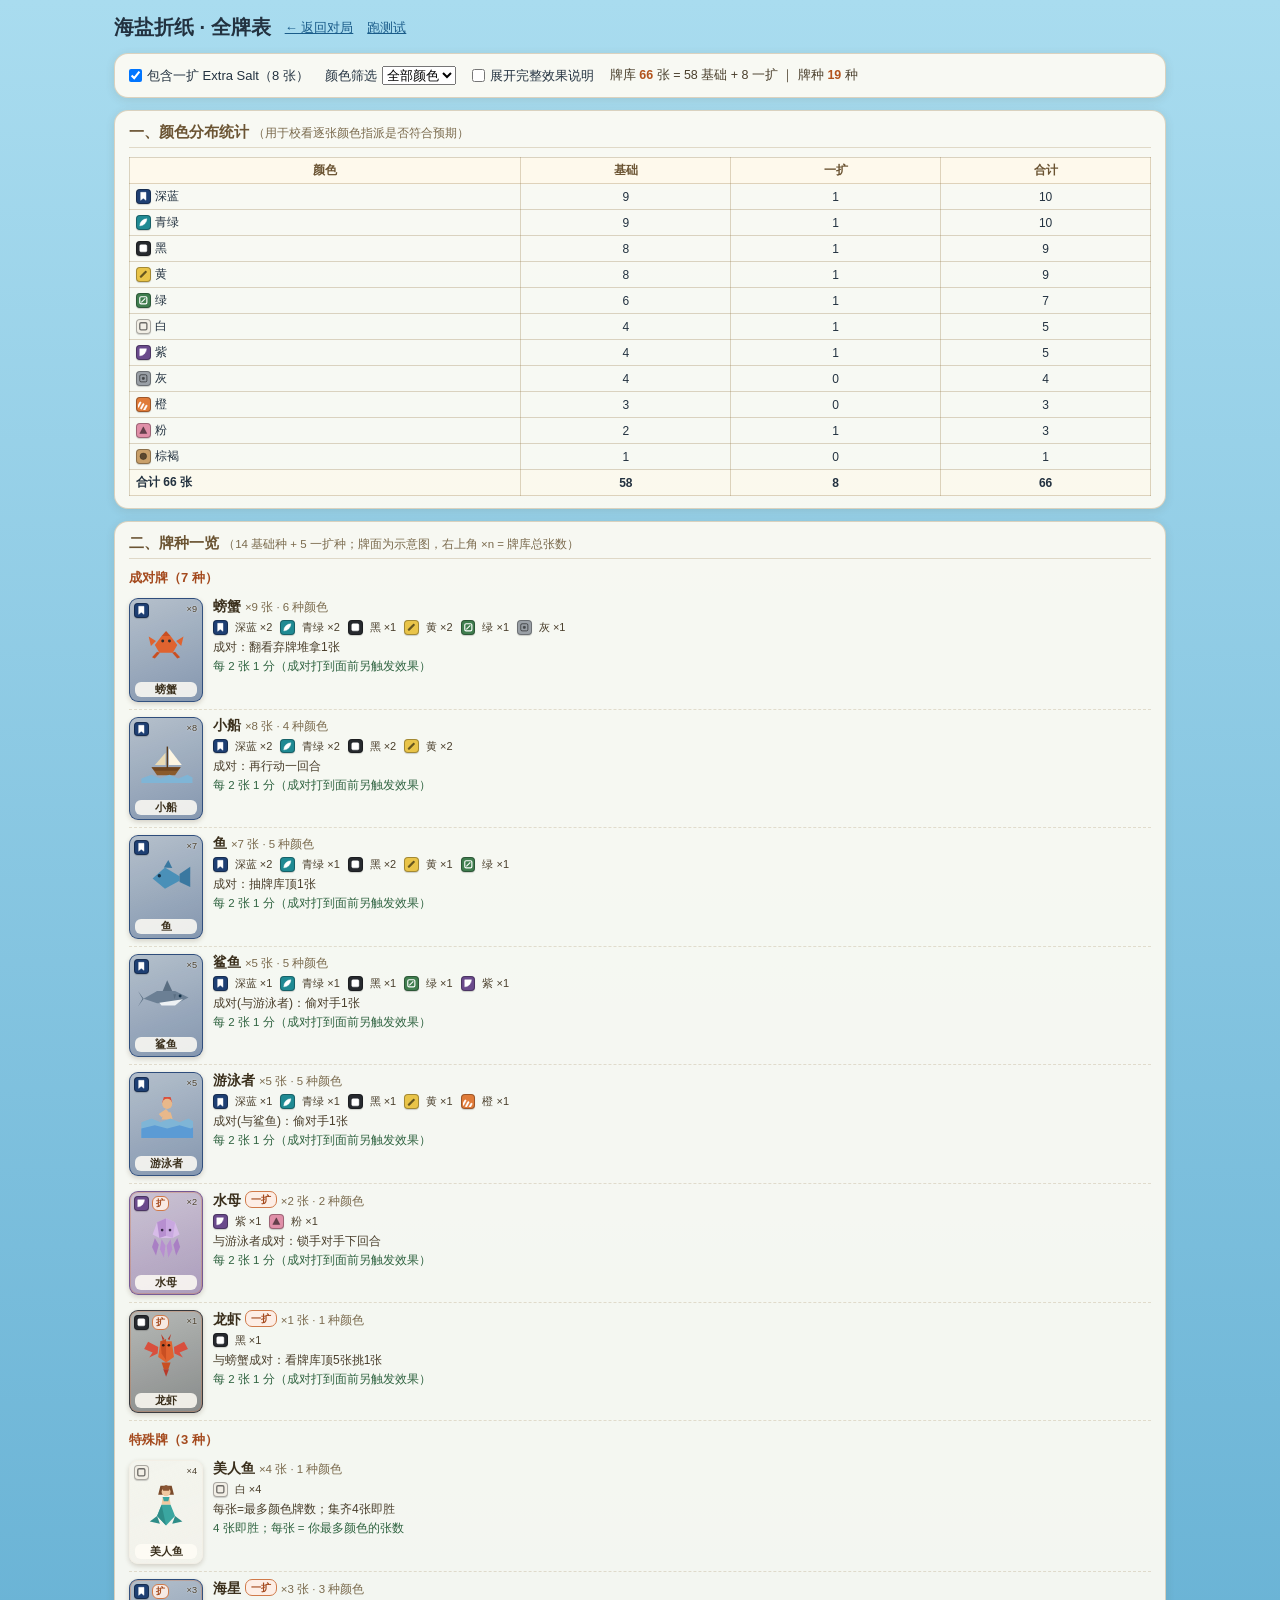
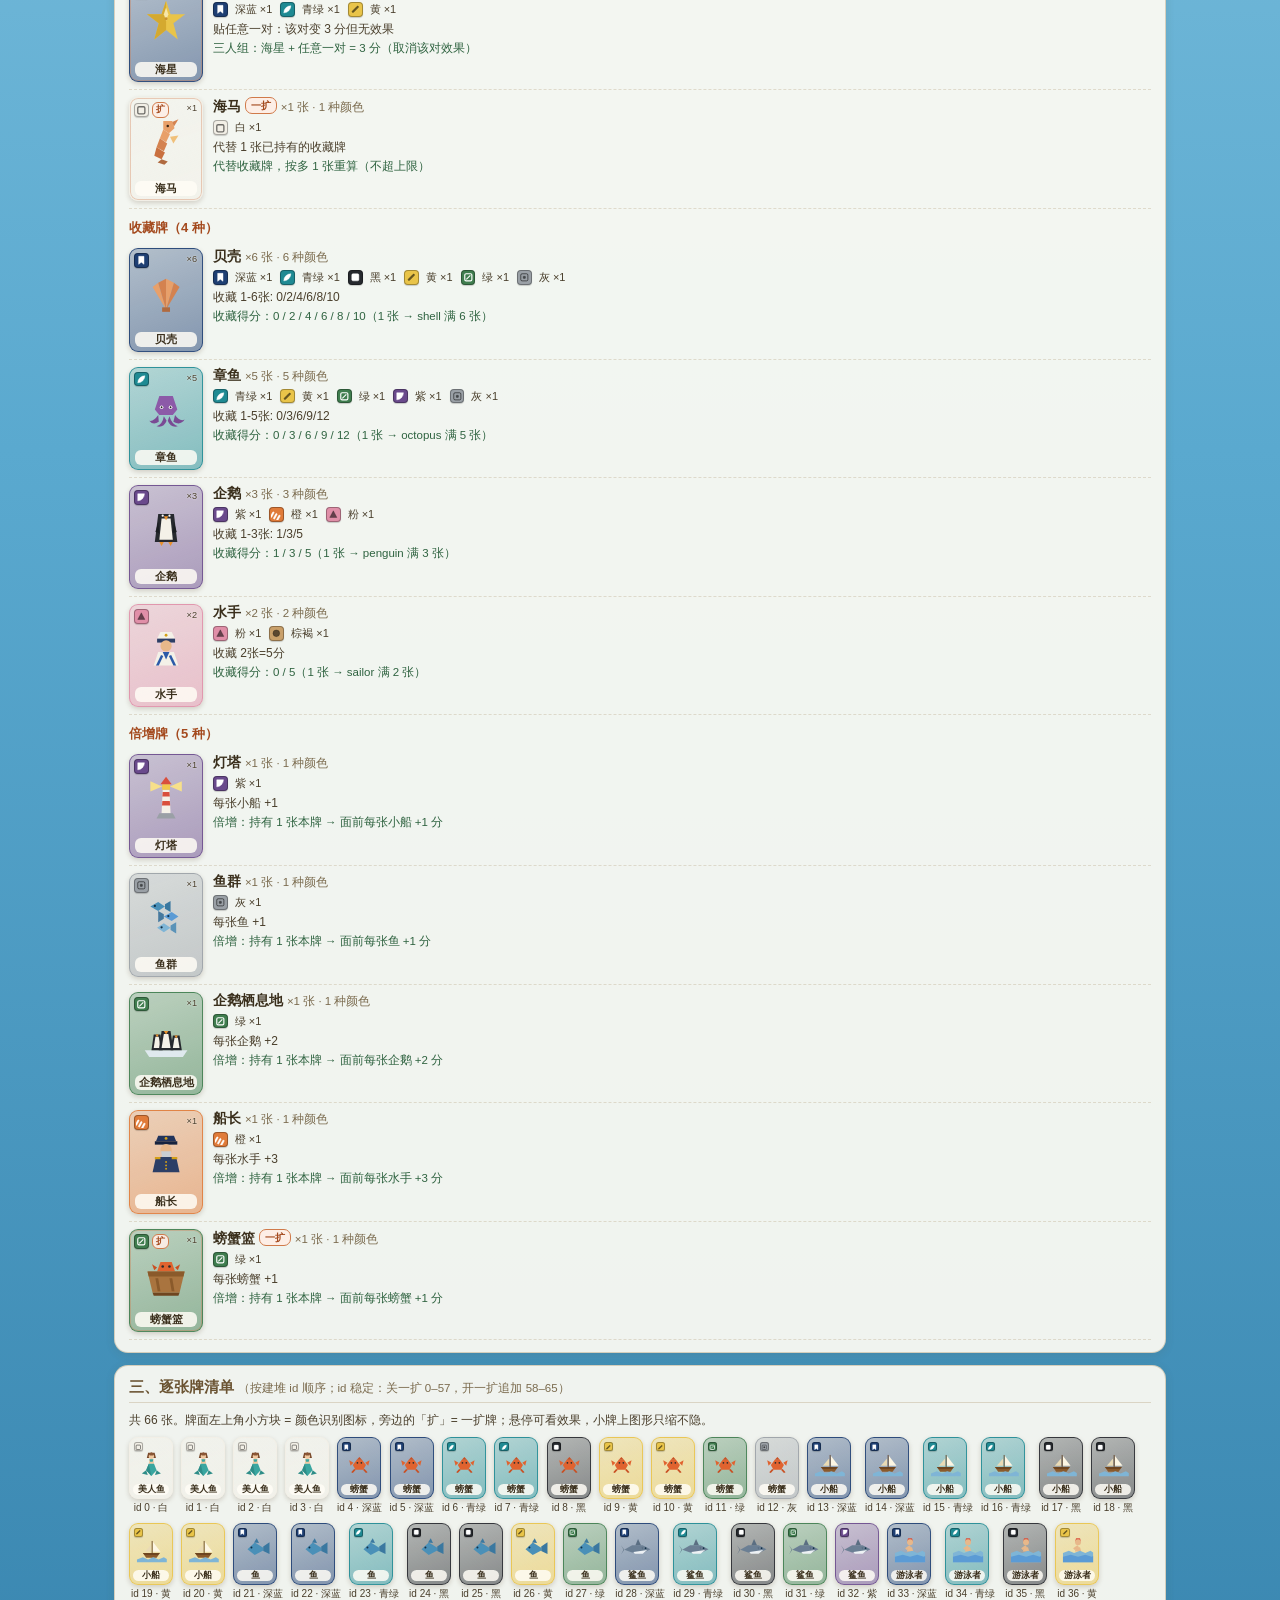
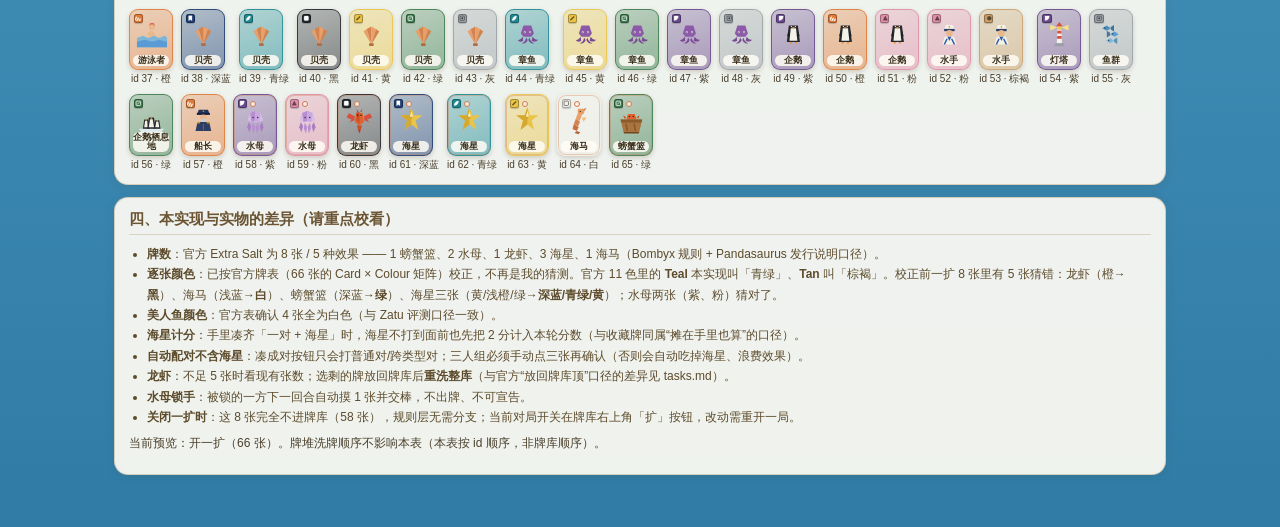
==== cards.html @ f8fdf92a "init: 海盐折纸网页版最小可运行组件（游戏页面 + css/js）" ====
<!DOCTYPE html>
<html lang="zh-CN">
<head>
<meta charset="UTF-8">
<meta name="viewport" content="width=device-width, initial-scale=1.0">
<title>海盐折纸 · 全牌表（校看用）</title>
<link rel="stylesheet" href="css/style.css">
<link rel="stylesheet" href="css/cards.css">
<style>
/* cards.html 专用样式：只借用 style.css 的主题与 cards.css 的牌面 */
/* 牌表页不跟视口缩：这是个对照用的长页面（本来就整页滚动），牌太小看不出颜色 */
:root { --hand-w: 74px; }
body { overflow-y: auto; }
#cp {
  max-width: 1080px;
  margin: 0 auto;
  padding: 14px 14px 40px;
}
.cp-head {
  display: flex;
  flex-wrap: wrap;
  align-items: center;
  gap: 10px 14px;
  margin-bottom: 12px;
}
.cp-head h1 { font-size: 20px; color: #233240; }
.cp-head a { color: #1a5c8a; font-size: 13px; }
.cp-panel {
  background: rgba(255, 252, 243, 0.92);
  border: 1px solid rgba(150, 120, 70, 0.3);
  border-radius: 14px;
  box-shadow: 0 2px 10px rgba(90, 70, 40, 0.12);
  padding: 12px 14px;
  margin-bottom: 12px;
}
.cp-panel > h2 {
  font-size: 15px;
  color: #6b5433;
  border-bottom: 1px solid rgba(150, 120, 70, 0.25);
  padding-bottom: 5px;
  margin-bottom: 9px;
}
.cp-sub { font-size: 11.5px; color: #7a6a4d; font-weight: normal; }
.cp-ctrl { display: flex; flex-wrap: wrap; gap: 8px 16px; align-items: center; font-size: 13px; }
.cp-ctrl label { display: flex; align-items: center; gap: 5px; cursor: pointer; }
.cp-stat { font-size: 12.5px; color: #4a3f2c; }
.cp-stat b { color: #b3541e; }
/* 类型表：一行一种牌，牌面 + 文字 */
.cp-kind-title {
  font-size: 13px; font-weight: bold; color: #a44a1e;
  margin: 10px 0 4px;
}
.cp-item {
  display: flex;
  gap: 10px;
  align-items: flex-start;
  padding: 7px 0;
  border-bottom: 1px dashed rgba(150, 120, 70, 0.22);
}
.cp-item.cp-hidden { display: none; }
.cp-item-body { flex: 1 1 0; min-width: 0; }
.cp-item-name { font-size: 14px; font-weight: bold; color: #3a2f1c; }
.cp-item-name .cp-count { font-size: 11.5px; font-weight: normal; color: #7a6a4d; }
.cp-item-eff { font-size: 12px; color: #4a3f2c; margin-top: 3px; line-height: 1.5; }
.cp-item-long { font-size: 11.5px; color: #5d4b2c; margin-top: 4px; padding-left: 10px; border-left: 2px solid rgba(150, 120, 70, 0.3); }
.cp-colors { display: flex; flex-wrap: wrap; gap: 4px 8px; margin-top: 4px; font-size: 11px; color: #4a3f2c; }
.cp-colors span { display: inline-flex; align-items: center; gap: 3px; }
.cp-score { font-size: 11.5px; color: #2f6340; margin-top: 3px; }
/* 逐张清单 */
.cp-cards { display: flex; flex-wrap: wrap; gap: 8px; }
.cp-oneline { font-size: 12px; color: #4a3f2c; margin: 6px 0 8px; }
/* 颜色统计表 */
table.cp-tb { border-collapse: collapse; width: 100%; font-size: 12px; }
table.cp-tb th, table.cp-tb td { border: 1px solid rgba(150, 120, 70, 0.3); padding: 4px 6px; text-align: center; }
table.cp-tb th { background: rgba(255, 250, 236, 0.85); color: #6b5433; }
table.cp-tb td.left { text-align: left; }
table.cp-tb tr.cp-sum td { font-weight: bold; background: rgba(255, 250, 236, 0.6); }
.cp-note { font-size: 12px; color: #5d4b2c; line-height: 1.7; }
.cp-note ul { padding-left: 18px; margin: 4px 0; }
.cp-warn { color: #a44a1e; font-weight: bold; }
@media (max-width: 640px) {
  #cp { padding: 8px 6px 30px; }
  .cp-panel { padding: 9px 8px; border-radius: 10px; }
  .cp-head h1 { font-size: 17px; }
  .cp-item { gap: 7px; }
}
</style>
</head>
<body>
<div id="cp">

  <div class="cp-head">
    <h1>海盐折纸 · 全牌表</h1>
    <a href="index.html">← 返回对局</a>
    <a href="tests.html">跑测试</a>
  </div>

  <div class="cp-panel">
    <div class="cp-ctrl">
      <label><input type="checkbox" id="cp-exp" checked> 包含一扩 Extra Salt（8 张）</label>
      <label>颜色筛选
        <select id="cp-color"><option value="">全部颜色</option></select>
      </label>
      <label><input type="checkbox" id="cp-long"> 展开完整效果说明</label>
      <span class="cp-stat" id="cp-summary"></span>
    </div>
  </div>

  <div class="cp-panel">
    <h2>一、颜色分布统计 <span class="cp-sub">（用于校看逐张颜色指派是否符合预期）</span></h2>
    <div id="cp-colors"></div>
  </div>

  <div class="cp-panel">
    <h2>二、牌种一览 <span class="cp-sub">（14 基础种 + 5 一扩种；牌面为示意图，右上角 ×n = 牌库总张数）</span></h2>
    <div id="cp-types"></div>
  </div>

  <div class="cp-panel">
    <h2>三、逐张牌清单 <span class="cp-sub">（按建堆 id 顺序；id 稳定：关一扩 0–57，开一扩追加 58–65）</span></h2>
    <div class="cp-oneline" id="cp-list-tip"></div>
    <div class="cp-cards" id="cp-all"></div>
  </div>

  <div class="cp-panel">
    <h2>四、本实现与实物的差异（请重点校看）</h2>
    <div class="cp-note" id="cp-note"></div>
  </div>

</div>

<script src="js/cards.js"></script>
<script src="js/rules.js"></script>
<script src="js/ui.js"></script>
<script>
(function () {
  'use strict';
  const C = window.SPCards, UI = window.SPUI;
  const $ = function (id) { return document.getElementById(id); };

  // 类型入组顺序：与牌库建堆一致（美人鱼在前），一扩按 EXP_ORDER 追加
  const BASE_KIND_ORDER = ['duo', 'special', 'collector', 'multiplier'];
  const TYPE_ORDER = ['mermaid', 'crab', 'boat', 'fish', 'shark', 'swimmer',
    'shell', 'octopus', 'penguin', 'sailor',
    'lighthouse', 'shoal', 'colony', 'captain'].concat(C.EXP_ORDER);

  // type → [{color, n}]，分别从基础牌堆与全量牌堆统计
  function colorMap(cards) {
    const m = {};
    for (const c of cards) { (m[c.type] = m[c.type] || []).push(c.color); }
    return m;
  }
  function tally(arr) {
    const t = {};
    for (const k of arr) t[k] = (t[k] || 0) + 1;
    return t;
  }

  function swatch(color) {
    // 直接用牌面上的颜色识别图标（ui.js 的 colorIconHTML），牌表与牌面保证一致
    return UI.colorIconHTML(color, 'ci-inline');
  }
  function colorChips(colors) {
    const t = tally(colors);
    return Object.keys(t).map(function (k) {
      return '<span>' + swatch(k) + C.COLORS[k].name + ' ×' + t[k] + '</span>';
    }).join('');
  }

  // ---------- 控制：颜色下拉 ----------
  const allColors = Object.keys(C.COLORS);
  $('cp-color').innerHTML = '<option value="">全部颜色</option>' + allColors.map(function (k) {
    return '<option value="' + k + '">' + C.COLORS[k].name + '</option>';
  }).join('');

  function state() {
    return {
      exp: $('cp-exp').checked,
      color: $('cp-color').value,
      long: $('cp-long').checked,
    };
  }

  // ---------- 一、颜色统计 ----------
  function renderColors(st) {
    const full = C.makeCards(true);
    const baseByColor = {}, expByColor = {};
    for (const c of C.makeCards(false)) baseByColor[c.color] = (baseByColor[c.color] || 0) + 1;
    for (const c of full) if (C.CARD_TYPES[c.type].exp) expByColor[c.color] = (expByColor[c.color] || 0) + 1;
    let h = '<table class="cp-tb"><tr><th>颜色</th><th>基础</th>' +
      (st.exp ? '<th>一扩</th><th>合计</th>' : '') + '</tr>';
    let sb = 0, se = 0;
    for (const k of allColors) {
      const b = baseByColor[k] || 0, e = expByColor[k] || 0;
      if (!b && !e) { h += '<tr><td class="left">' + swatch(k) + C.COLORS[k].name + '</td><td>0</td>' + (st.exp ? '<td>0</td><td>0</td>' : '') + '</tr>'; continue; }
      sb += b; se += e;
      h += '<tr><td class="left">' + swatch(k) + C.COLORS[k].name + '</td><td>' + b + '</td>' +
        (st.exp ? '<td>' + e + '</td><td>' + (b + e) + '</td>' : '') + '</tr>';
    }
    h += '<tr class="cp-sum"><td class="left">合计 ' + (st.exp ? '66' : '58') + ' 张</td><td>' + sb + '</td>' +
      (st.exp ? '<td>' + se + '</td><td>' + (sb + se) + '</td>' : '') + '</tr></table>';
    $('cp-colors').innerHTML = h;
  }

  // ---------- 二、牌种一览 ----------
  function renderTypes(st) {
    const cards = C.makeCards(st.exp);
    const map = colorMap(cards);
    let h = '';
    for (const kind of BASE_KIND_ORDER) {
      const list = TYPE_ORDER.filter(function (t) {
        return C.CARD_TYPES[t].kind === kind && (st.exp || !C.CARD_TYPES[t].exp);
      });
      if (!list.length) continue;
      // 颜色筛选可能把整组滤空 → 连标题一起隐掉，不留空组
      let groupHtml = '', visible = 0;
      for (const t of list) {
        const def = C.CARD_TYPES[t];
        const colors = map[t] || [];
        const hit = !st.color || colors.indexOf(st.color) >= 0;
        if (hit) visible++;
        groupHtml += '<div class="cp-item' + (hit ? '' : ' cp-hidden') + '">' +
          UI.cardHTML({ id: 'demo-' + t, type: t, color: colors[0] || 'gray' }, 'hand') +
          '<div class="cp-item-body">' +
          '<div class="cp-item-name">' + def.name +
          (def.exp ? ' <span class="exp-tag">一扩</span>' : '') +
          ' <span class="cp-count">×' + def.count + ' 张 · ' + (colors.length ? colorsLen(colors) : '未入牌库') + '</span></div>' +
          '<div class="cp-colors">' + colorChips(colors) + '</div>' +
          '<div class="cp-item-eff">' + UI.EFFECT_TEXT[t] + '</div>' +
          scoreLine(t) +
          (st.long ? '<div class="cp-item-long">' + UI.EFFECT_LONG[t] + '</div>' : '') +
          '</div></div>';
      }
      if (!visible) continue;
      h += '<div class="cp-kind-title">' + UI.KIND_LABEL[kind] + '（' +
        (st.color ? visible + ' / ' + list.length : list.length) + ' 种）</div>' + groupHtml;
    }
    $('cp-types').innerHTML = h;
  }
  function colorsLen(colors) {
    const t = tally(colors);
    return Object.keys(t).length + ' 种颜色';
  }
  function scoreLine(t) {
    if (C.COLLECTOR_SCORES[t]) {
      return '<div class="cp-score">收藏得分：' + C.COLLECTOR_SCORES[t].join(' / ') +
        '（1 张 → ' + t + ' 满 ' + C.CARD_TYPES[t].count + ' 张）</div>';
    }
    if (C.MULTIPLIER_VALUES[t]) {
      const mv = C.MULTIPLIER_VALUES[t];
      return '<div class="cp-score">倍增：持有 1 张本牌 → 面前每张' +
        C.CARD_TYPES[mv.target].name + ' +' + mv.per + ' 分</div>';
    }
    if (t === 'mermaid') return '<div class="cp-score">4 张即胜；每张 = 你最多颜色的张数</div>';
    if (t === 'starfish') return '<div class="cp-score">三人组：海星 + 任意一对 = 3 分（取消该对效果）</div>';
    if (t === 'seahorse') return '<div class="cp-score">代替收藏牌，按多 1 张重算（不超上限）</div>';
    if (C.CARD_TYPES[t].kind === 'duo') return '<div class="cp-score">每 2 张 1 分（成对打到面前另触发效果）</div>';
    return '';
  }

  // ---------- 三、逐张清单 ----------
  function renderAll(st) {
    const cards = C.makeCards(st.exp);
    const shown = st.color ? cards.filter(function (c) { return c.color === st.color; }) : cards;
    $('cp-list-tip').innerHTML = '共 ' + cards.length + ' 张' +
      (st.color ? '，筛选出 ' + shown.length + ' 张（' + C.COLORS[st.color].name + '）' : '') +
      '。牌面左上角小方块 = 颜色识别图标，旁边的「扩」= 一扩牌；悬停可看效果，小牌上图形只缩不隐。';
    $('cp-all').innerHTML = shown.map(function (c) {
      return '<div style="text-align:center">' + UI.cardHTML(c, 'mini') +
        '<div style="font-size:10px;color:#4a3f2c;margin-top:2px">id ' + c.id + ' · ' + C.COLORS[c.color].name + '</div></div>';
    }).join('') || '<div class="cp-note">该颜色在本实现里没有牌。</div>';
  }

  // ---------- 四、差异说明 ----------
  function renderNote(st) {
    $('cp-note').innerHTML =
      '<ul>' +
      '<li><b>牌数</b>：官方 Extra Salt 为 8 张 / 5 种效果 —— 1 螃蟹篮、2 水母、1 龙虾、3 海星、1 海马（Bombyx 规则 + Pandasaurus 发行说明口径）。</li>' +
      '<li><b>逐张颜色</b>：已按官方牌表（66 张的 Card × Colour 矩阵）校正，不再是我的猜测。' +
      '官方 11 色里的 <b>Teal</b> 本实现叫「青绿」、<b>Tan</b> 叫「棕褐」。' +
      '校正前一扩 8 张里有 5 张猜错：龙虾（橙→<b>黑</b>）、海马（浅蓝→<b>白</b>）、螃蟹篮（深蓝→<b>绿</b>）、' +
      '海星三张（黄/浅橙/绿→<b>深蓝/青绿/黄</b>）；水母两张（紫、粉）猜对了。</li>' +
      '<li><b>美人鱼颜色</b>：官方表确认 4 张全为白色（与 Zatu 评测口径一致）。</li>' +
      '<li><b>海星计分</b>：手里凑齐「一对 + 海星」时，海星不打到面前也先把 2 分计入本轮分数（与收藏牌同属“摊在手里也算”的口径）。</li>' +
      '<li><b>自动配对不含海星</b>：凑成对按钮只会打普通对/跨类型对；三人组必须手动点三张再确认（否则会自动吃掉海星、浪费效果）。</li>' +
      '<li><b>龙虾</b>：不足 5 张时看现有张数；选剩的牌放回牌库后<b>重洗整库</b>（与官方“放回牌库顶”口径的差异见 tasks.md）。</li>' +
      '<li><b>水母锁手</b>：被锁的一方下一回合自动摸 1 张并交棒，不出牌、不可宣告。</li>' +
      '<li><b>关闭一扩时</b>：这 8 张完全不进牌库（58 张），规则层无需分支；当前对局开关在牌库右上角「扩」按钮，改动需重开一局。</li>' +
      '</ul>' +
      '<div class="cp-oneline">当前预览：' + (st.exp ? '开一扩（66 张）' : '仅基础（58 张）') + '。牌堆洗牌顺序不影响本表（本表按 id 顺序，非牌库顺序）。</div>';
  }

  function renderAllPanels() {
    const st = state();
    const expN = st.exp ? 8 : 0;
    $('cp-summary').innerHTML = '牌库 <b>' + (58 + expN) + '</b> 张 = 58 基础' +
      (st.exp ? ' + 8 一扩' : '（一扩已隐藏）') + ' ｜ 牌种 <b>' + (st.exp ? 19 : 14) + '</b> 种';
    renderColors(st);
    renderTypes(st);
    renderAll(st);
    renderNote(st);
  }

  ['cp-exp', 'cp-color', 'cp-long'].forEach(function (id) {
    $(id).addEventListener('change', renderAllPanels);
  });
  renderAllPanels();
})();
</script>
</body>
</html>
---- css/style.css ----
/* style.css — 布局与主题（海洋风） */
* { box-sizing: border-box; margin: 0; padding: 0; }

:root {
  /* 牌宽跟视口走（宽、高哪个更紧就按哪个缩），手机上一屏放得下、不用上下滑。
     其余档位都按手牌宽的比例派生，比例沿用旧的 74:50:104:92:44；
     高上限 74px 保证桌面大屏上跟以前一样大。 */
  --hand-w: clamp(42px, min(13.4vw, 10.2vh), 74px);
  --table-w: calc(var(--hand-w) * 0.676);
  --pile-w: calc(var(--hand-w) * 1.405);
  --ov-w: calc(var(--hand-w) * 1.243);
  --mini-w: calc(var(--hand-w) * 0.595);
  /* 牌面文字与颜色图标的字号也随牌宽走 */
  --card-name-fs: clamp(8.5px, calc(var(--hand-w) * 0.155), 11px);
  --card-small-name-fs: clamp(7.5px, calc(var(--hand-w) * 0.13), 9px);
  --ci: clamp(9px, calc(var(--hand-w) * 0.2), 15px); /* 颜色识别图标边长 */
}

body {
  font-family: "Microsoft YaHei", "PingFang SC", sans-serif;
  color: #233240;
  background:
    radial-gradient(1200px 500px at 50% -10%, #eaf6fd 0%, transparent 60%),
    linear-gradient(180deg, #a9dcef 0%, #5aa9cf 55%, #2f7ba6 100%);
  /* 横向不滚；纵向一律允许滚动 —— 内容超高时不再被硬裁掉（手机上以前牌库会被压成 0 高且看不了） */
  overflow-x: hidden;
  overflow-y: auto;
  -webkit-tap-highlight-color: transparent; /* 去掉触屏点击时的灰色闪块（改用 :active 做反馈） */
  overscroll-behavior-y: none;             /* 手机端阻止下拉刷新/回弹 */
}

#app {
  /* 用 min-height 而不是 height：内容多时整页可向下生长并滚动，
     同高度富余时 1fr 仍会把中间区拉开（视觉与以前一致）；
     dvh 跟随手机地址栏收放，避免 100vh 把底部手牌顶到工具栏下面 */
  min-height: 100vh;
  min-height: 100dvh;
  display: grid;
  grid-template-rows: auto 1fr auto;
  gap: 6px;
  padding: 10px 14px;
  touch-action: manipulation; /* 去掉触屏 300ms 点击延迟，并禁掉双击缩放 */
}

/* ---------- 区域通用 ---------- */
#ai-zone, #player-zone {
  display: flex;
  flex-direction: column;
  gap: 5px;
  padding: 6px 10px;
  border-radius: 14px;
  background: rgba(255, 252, 243, 0.75);
  box-shadow: 0 2px 10px rgba(90, 70, 40, 0.12);
  border: 1px solid rgba(150, 120, 70, 0.25);
}

#player-zone { background: rgba(252, 248, 235, 0.85); }

.zone-head {
  display: flex;
  justify-content: space-between;
  align-items: baseline;
  flex-wrap: wrap; /* 窄屏下“总分…”整段换行，不挤掉名字 */
  gap: 0 8px;
}
.pname { font-weight: bold; font-size: 15px; color: #6b5433; }
.pstats { font-size: 13px; color: #7a6a4d; }
.pstats b { color: #b3541e; font-size: 15px; }

#center-zone {
  display: flex;
  flex-direction: column;
  align-items: center;
  /* 高度有富余时把空白分到“牌库上下”两处（日志贴玩家区），而不是堆在底部变成一块死白 */
  justify-content: space-between;
  gap: 8px;
  /* 这里故意不再写 min-height: 0 —— 那个写法允许网格把中央区压到 0 高，
     手机上手牌一换行，牌库/弃牌堆/日志会整体消失 */
}

/* ---------- 阶段条 ---------- */
#phase-bar {
  font-size: 14px;
  color: #5d4b2c;
  background: rgba(255, 250, 236, 0.9);
  border: 1px dashed #c9b384;
  border-radius: 20px;
  padding: 5px 18px;
  min-height: 28px;
}

/* ---------- 弃牌堆区 ---------- */
.piles { display: flex; gap: 44px; align-items: flex-start; }
.pile-wrap { display: flex; flex-direction: column; align-items: center; gap: 5px; }
.pile-label { font-size: 13px; color: #8a744f; }

/* ---------- 日志 ---------- */
#log {
  width: min(760px, 96%);
  flex: 1 1 auto;
  min-height: 56px;
  max-height: 200px; /* 中央区放大：多留几行历史 */
  overflow-y: auto;
  font-size: 12.5px;
  color: #7a6a4d;
  background: rgba(255, 252, 243, 0.65);
  border: 1px solid rgba(150, 120, 70, 0.22);
  border-radius: 8px;
  padding: 6px 12px;
  line-height: 1.6;
}
.log-line.you { color: #1a5c8a; }
.log-line.ai { color: #8a4a1a; }
.log-line.sys { color: #8a744f; }

/* ---------- 手牌/面前行 ----------
   最小高度按牌档算（不留死高度）；空行直接塌掉，
   否则开局时 AI 区会白白占掉两行空白、把玩家区顶到屏外 */
.hand-row {
  display: flex;
  flex-wrap: wrap;
  gap: 8px;
  min-height: calc(var(--hand-w) * 1.4 + 8px);
  align-items: flex-end;
  padding: 4px 2px;
}
.table-row {
  display: flex;
  flex-wrap: wrap;
  gap: 6px;
  min-height: calc(var(--table-w) * 1.4 + 6px);
  align-items: flex-end;
  padding: 2px;
}
/* AI 手牌用的是 mini 牌，行高按 mini 算 */
#ai-hand { min-height: calc(var(--mini-w) * 1.4 + 8px); }
/* 空行塌掉（#ai-hand:empty 特异性高于 #ai-hand，否则盖不住） */
.hand-row:empty, .table-row:empty, #ai-hand:empty { min-height: 0; padding: 0; }

/* ---------- 按钮条 ---------- */
#call-bar, #duo-bar {
  display: flex;
  gap: 8px;
  align-items: center;
  flex-wrap: wrap;
  min-height: 30px;
}
/* 空条塌掉：写在断点外，否则横屏（宽 >640px）下两个空条会白占 60px 把整页顶出一屏 */
#call-bar:empty, #duo-bar:empty { min-height: 0; }
.call-tip { font-size: 13px; color: #b3541e; font-weight: bold; }
.sel-info { font-size: 12px; color: #8a4a1a; }

.btn {
  font-family: inherit;
  font-size: 13px;
  padding: 6px 14px;
  border-radius: 18px;
  border: 1px solid #b98d4f;
  background: linear-gradient(180deg, #fdf3dd, #f3e2bd);
  color: #5d4b2c;
  cursor: pointer;
  transition: transform .08s, box-shadow .08s;
}
.btn:hover { transform: translateY(-1px); box-shadow: 0 3px 8px rgba(120, 90, 40, .25); }
.btn:active { transform: translateY(0); }
.btn.primary { background: linear-gradient(180deg, #3f7d4e, #2f6340); color: #fff; border-color: #2f6340; }
.btn.danger { background: linear-gradient(180deg, #d9534f, #b03a36); color: #fff; border-color: #b03a36; }
.btn.warn { background: linear-gradient(180deg, #e8912d, #c97416); color: #fff; border-color: #c97416; }
.btn.ghost { background: transparent; border-style: dashed; }
.btn.disabled, .btn[disabled] { opacity: .45; cursor: not-allowed; }
.btn.mini { font-size: 12px; padding: 3px 10px; }
/* 按钮文案的长/短两套：默认（桌面）显长的，手机断点里反过来 */
.btn .bt-short { display: none; }
.duo-btn { border-color: #3f7d4e; color: #2f6340; font-weight: bold; }

/* ---------- AI 气泡 ---------- */
#ai-bubble {
  min-height: 18px;
  font-size: 12px;
  color: #8a4a1a;
  font-style: italic;
}

/* ---------- 覆盖层 ---------- */
#overlay {
  position: fixed;
  inset: 0;
  background: rgba(40, 30, 15, 0.45);
  display: flex;
  align-items: center;
  justify-content: center;
  z-index: 50;
}
#overlay.hidden { display: none; }
#overlay-card {
  background: #fdf8ec;
  border-radius: 16px;
  padding: 22px 26px;
  max-width: min(760px, 92vw);
  max-height: 86vh;
  max-height: 86dvh;
  overflow: auto;
  box-shadow: 0 12px 40px rgba(30, 20, 5, 0.4);
  text-align: center;
}
#overlay-card h3 { margin-bottom: 10px; color: #5d4b2c; }
#overlay-card .row {
  display: flex;
  gap: 12px;
  justify-content: center;
  flex-wrap: wrap;
  margin: 10px 0;
  align-items: flex-end;
}
#overlay-card .ov-card { cursor: pointer; border-radius: 10px; padding: 4px; transition: transform .1s; }
#overlay-card .ov-card:hover { transform: translateY(-3px); background: #f3e6c6; }
#overlay-card .ov-pile { margin: 8px 0; }
#overlay-card .ov-pile-title { font-size: 12px; color: #8a744f; margin-bottom: 4px; }
#overlay-card p.hint { font-size: 12px; color: #a08c60; margin: 6px 0; }

/* 弃牌堆选择：亮出两堆顶牌辅助判断 */
#overlay-card .discard-choices { display: flex; gap: 18px; justify-content: center; margin: 8px 0; }
#overlay-card .dc-col {
  display: flex; flex-direction: column; align-items: center; gap: 6px;
  padding: 8px 12px; border-radius: 12px;
  background: rgba(255, 250, 236, 0.7); border: 1px solid rgba(150, 120, 70, 0.3);
}
#overlay-card .dc-col.disabled { opacity: .45; }
#overlay-card .dc-col.ref { background: transparent; border: 1px dashed rgba(150, 120, 70, 0.4); }
#overlay-card .dc-label { font-size: 12px; color: #8a744f; }
#overlay-card .dc-top { min-height: 64px; display: flex; align-items: center; justify-content: center; }
#overlay-card .dc-empty {
  width: 46px; height: 64px; border: 2px dashed #c9b384; border-radius: 8px;
  display: flex; align-items: center; justify-content: center; color: #c9b384; font-size: 13px;
}
#overlay-card .settle {
  text-align: left;
  font-size: 13px;
  line-height: 1.6;
  background: rgba(240, 228, 200, 0.5);
  border-radius: 8px;
  padding: 8px 12px;
  margin: 6px 0;
}
/* 结算明细表 */
.settle-head { font-weight: bold; color: #6b5433; margin-bottom: 4px; }
/* 结算亮手牌 */
.settle-hand-title { font-size: 12px; color: #8a744f; margin: 4px 0 3px; }
.settle-hand {
  display: flex;
  flex-wrap: wrap;
  gap: 5px;
  margin-bottom: 6px;
  padding: 6px 8px;
  background: rgba(255, 250, 236, 0.7);
  border: 1px dashed rgba(150, 120, 70, 0.35);
  border-radius: 8px;
  min-height: 64px;
  align-items: center;
}
.settle-hand .hint { font-size: 12px; color: #a08c60; }
.settle-row {
  display: grid;
  grid-template-columns: 72px 1fr 56px;
  gap: 10px;
  padding: 2px 0;
  border-bottom: 1px dashed rgba(150, 120, 70, 0.25);
  align-items: baseline;
}
.settle-row .s-item { color: #6b5433; font-weight: bold; }
.settle-row .s-desc { color: #7a6a4d; }
.settle-row .s-pts { text-align: right; font-weight: bold; color: #2f6340; }
.settle-row .s-pts.zero { color: #a08c60; font-weight: normal; }
.settle-row.settle-total {
  border-bottom: none;
  border-top: 2px solid rgba(150, 120, 70, 0.45);
  margin-top: 4px;
  padding-top: 6px;
  font-weight: bold;
}
.settle-row.settle-total .s-desc { color: #b3541e; font-weight: bold; }
#overlay-card .score-line { font-size: 22px; font-weight: bold; color: #b3541e; margin: 10px 0; }

/* ---------- 规则速查面板 ---------- */
#overlay-card .help-sec { text-align: left; margin: 12px 0; }
#overlay-card .help-sec-title {
  font-weight: bold; font-size: 13px; color: #b3541e;
  border-left: 3px solid #e8912d; padding-left: 8px; margin-bottom: 5px;
}
#overlay-card .help-steps, #overlay-card .help-ul {
  margin: 0; padding-left: 20px; font-size: 12.5px; color: #5d4b2c; line-height: 1.75;
}
#overlay-card .help-ul { list-style: disc; }
#overlay-card .help-p { font-size: 12.5px; color: #5d4b2c; margin: 4px 0; line-height: 1.6; }
#overlay-card .help-call {
  font-size: 12.5px; color: #5d4b2c; line-height: 1.6; text-align: left;
  background: rgba(255, 250, 236, 0.7); border: 1px solid rgba(150, 120, 70, 0.28);
  border-radius: 10px; padding: 7px 10px; margin: 6px 0;
}
#overlay-card .help-call > b { color: #b3541e; }
#overlay-card .help-call .help-ul { margin: 4px 0; }
#overlay-card .help-eg {
  display: block; margin-top: 4px; padding: 5px 8px; font-size: 12px; color: #6b5433;
  background: rgba(232, 145, 45, 0.12); border-left: 3px solid #e8a06a; border-radius: 4px;
}
#overlay-card .help-tb { width: 100%; border-collapse: collapse; font-size: 12.5px; table-layout: fixed; }
#overlay-card .help-tb td, #overlay-card .help-tb th {
  border: 1px solid rgba(150, 120, 70, 0.3); padding: 3px 5px; text-align: center; color: #5d4b2c;
}
#overlay-card .help-tb th { background: rgba(255, 250, 236, 0.8); font-weight: bold; color: #6b5433; }
#overlay-card .help-tb > tr > td:first-child,
#overlay-card .help-tb tr:first-child td:first-child {
  font-weight: bold; color: #6b5433; background: rgba(255, 250, 236, 0.6);
}
/* 键值表：首列窄、末列左对齐描述 */
#overlay-card .help-tb.kv td:first-child { width: 30%; }
#overlay-card .help-tb.kv td:last-child { text-align: left; }

/* ---------- 牌信息弹层 / 牌表页小件 ---------- */
/* 「一扩」标记 */
.exp-tag {
  display: inline-block;
  font-size: 10px;
  font-weight: bold;
  color: #a44a1e;
  background: #fdeee6;
  border: 1px solid #d07a4a;
  border-radius: 7px;
  padding: 0 5px;
  line-height: 1.5;
  vertical-align: 2px;
}
/* 颜色识别图标的图例（规则书里一行 11 个）；图标本体在 cards.css */
.color-legend {
  display: flex;
  flex-wrap: wrap;
  gap: 5px 14px;
  font-size: 12px;
  margin-top: 4px;
}

/* ---------- 牌库区右上角：悔棋 / 说明模式 / 规则书 / 规则速查 / 一扩 ---------- */
.piles-block {
  display: flex;
  flex-direction: column;
  align-items: flex-end; /* 按钮行与牌堆组右边缘对齐 */
  gap: 6px;
}
#corner-btns { display: flex; gap: 8px; }
#help-btn, #rules-btn, #undo-btn, #info-btn, #exp-btn {
  width: 30px;
  height: 30px;
  border-radius: 50%;
  border: 1px solid #b98d4f;
  background: #fdf3dd;
  color: #6b5433;
  font-size: 15px;
  font-weight: bold;
  line-height: 1;
  cursor: pointer;
}
#rules-btn {
  background: #eaf4fb;
  border-color: #5a9bd0;
  color: #1a5c8a;
}
#info-btn {
  background: #f3eefb;
  border-color: #8a6ab0;
  color: #5a3d80;
  font-style: italic;
}
#exp-btn {
  background: #fdeee6;
  border-color: #d07a4a;
  color: #a44a1e;
  font-size: 12px; /* 「扩」是汉字，30px 圆里得缩字号才不贴边 */
}
/*  toggle 类按钮（说明模式 / 一扩）的激活态：填充反色，一眼看出开着 */
#corner-btns button.on {
  background: #6b5433;
  border-color: #4a3a20;
  color: #fdf3dd;
  box-shadow: inset 0 1px 3px rgba(0, 0, 0, .35);
}
#info-btn.on { background: #5a3d80; border-color: #3d2759; color: #f3eefb; }
#exp-btn.on { background: #a44a1e; border-color: #7a3413; color: #fdeee6; }
#undo-btn {
  background: #eef6ee;
  border-color: #6aa06a;
  color: #2f6340;
}
#undo-btn:disabled {
  opacity: .45;
  cursor: default;
  background: #f1efe8;
  border-color: #c5bda6;
  color: #9a917a;
}

/* ---------- 响应式 ---------- */
/* 窄窗口 / 平板：适度收紧，卡片尺寸由 cards.css 的同名断点控制 */
@media (max-width: 900px) {
  #app { padding: 6px; gap: 4px; }
  .piles { gap: 22px; }
  #log { max-height: 120px; }
}

/* 触屏（手机/平板）：无 hover 可用，所以触控目标放大到 44px、并用 :active 做反馈 */
@media (hover: none), (pointer: coarse) {
  .btn { min-height: 44px; padding: 10px 18px; font-size: 14px; }
  .btn.mini { min-height: 40px; padding: 7px 14px; font-size: 13px; }
  #help-btn, #rules-btn, #undo-btn, #info-btn, #exp-btn { width: 44px; height: 44px; font-size: 18px; }
  #exp-btn { font-size: 15px; }
  /* 触屏上 :hover 会“粘住”不消，这里关掉并换成按下去的 :active 反馈 */
  .btn:hover { transform: none; box-shadow: none; }
  .btn:active { transform: scale(.97); box-shadow: 0 1px 3px rgba(120, 90, 40, .3); }
  #overlay-card .ov-card:hover { transform: none; background: transparent; }
  #overlay-card .ov-card:active { transform: scale(.97); background: #f3e6c6; }
}

/* 手机竖屏：中央区（牌库+日志）优先保留，玩家面板缩到最小可用 */
@media (max-width: 640px) {
  #app { padding: 5px; gap: 3px; }
  #ai-zone, #player-zone { padding: 4px 6px; gap: 4px; border-radius: 10px; }
  .pname { font-size: 13px; }
  .pstats { font-size: 11.5px; }
  .pstats b { font-size: 12.5px; }
  #phase-bar { font-size: 12px; padding: 4px 10px; min-height: 24px; text-align: center; }
  .piles { gap: 10px; }
  .pile-label { font-size: 10.5px; }
  .piles-block { gap: 4px; }
  /* 五个圆钮：触屏块里的 44px 在手机上一行占掉 252px、把牌库挤得很局促，
     收到 32px（本块排在触屏块之后，同特异性会覆盖它的 44px） */
  #help-btn, #rules-btn, #undo-btn, #info-btn, #exp-btn { width: 32px; height: 32px; font-size: 14px; }
  #exp-btn { font-size: 12px; }
  #corner-btns { gap: 6px; }
  /* 日志：手机上不锁死小高度（以前 52px，剩下的 120~180px 变成牌库下面的死空白），
     改成随视口高度给到 26vh，多出来的历史自己滚，不用的部分交给 space-between 分散 */
  #log { min-height: 28px; max-height: 26vh; font-size: 11px; padding: 3px 8px; line-height: 1.45; }
  /* 玩家面板：行高由 :root 的牌宽变量自动算（不再写死 84/56） */
  .hand-row { gap: 4px; padding: 2px 1px; }
  .table-row { gap: 4px; }
  #call-bar, #duo-bar { gap: 6px; min-height: 26px; }
  .call-tip { font-size: 12px; }
  .sel-info { font-size: 11px; }
  #ai-bubble { font-size: 11px; min-height: 12px; }
  /* 弹层：满宽、内边距收紧，靠自身 overflow:auto 滚动 */
  #overlay-card { padding: 14px 10px; border-radius: 12px; max-height: 92dvh; }
  #overlay-card h3 { font-size: 17px; }
  #overlay-card .score-line { font-size: 18px; }
  #overlay-card .row { gap: 8px; margin: 8px 0; }
  #overlay-card .settle { font-size: 12px; padding: 6px 8px; }
  .settle-row { grid-template-columns: 58px 1fr 42px; gap: 6px; }
  .settle-hand { min-height: 56px; gap: 4px; padding: 4px 6px; }
  #overlay-card .help-tb { font-size: 11px; }
  #overlay-card .help-tb td, #overlay-card .help-tb th { padding: 2px 3px; }
  #overlay-card .help-steps, #overlay-card .help-ul,
  #overlay-card .help-p, #overlay-card .help-call { font-size: 11.5px; }
  #overlay-card .help-ul, #overlay-card .help-steps { padding-left: 16px; }
  #overlay-card .discard-choices { gap: 10px; }
  #overlay-card .dc-col { padding: 6px 8px; }
  /* 宣告/配对按钮：文案（“已选：…”“当前 N 分…”）永远独占一行，按钮只在剩下的行里分宽。
     关键是 min-width 必须留够（4em ≈ 4 个汉字）：之前写的是 flex:1 1 0 + min-width:0，
     按钮可以被无限压缩，长文案一出现就把三个按钮挤成 42px（内容只有 30px），
     “跳过 / 结束回合”变成一字一行的竖条，整条被撑到 80px 高。 */
  #call-bar .btn, #duo-bar .btn {
    flex: 1 1 auto; min-width: 4em;
    padding: 8px 5px; font-size: 12.5px; line-height: 1.25;
  }
  #call-bar .call-tip, #call-bar .sel-info,
  #duo-bar .call-tip, #duo-bar .sel-info { flex: 1 1 100%; text-align: center; }
  /* 窄屏改用短文案（“Stop 立即结算”而不是“Stop（立即结算，无颜色奖励）”），
     否则三个宣告按钮的整宽加起来超 366px，会被顶成三行把玩家区抬高 30px */
  #call-bar .btn .bt-long, #duo-bar .btn .bt-long { display: none; }
  #call-bar .btn .bt-short, #duo-bar .btn .bt-short { display: inline; }
}

/* 矮视口（手机横屏 / 小窗口）：宽度超过 640px 所以上面的手机块不生效，
   但纵向只有 390px 可用，这里把提示条/日志/气泡收到最小，否则整页要上下滑 */
@media (max-height: 560px) {
  /* 牌档再降一档：390px 高时按 10.2vh 算会卡在 42px 下限下不来，牌行就吃掉横屏本就不多的余量 */
  :root { --hand-w: clamp(34px, min(13.4vw, 9.4vh), 74px); }
  #app { padding: 4px; gap: 2px; }
  #ai-zone, #player-zone { padding: 3px 8px; gap: 2px; }
  #phase-bar { font-size: 12px; padding: 2px 12px; min-height: 20px; }
  #log { min-height: 20px; max-height: 12vh; font-size: 11px; line-height: 1.45; padding: 3px 8px; }
  #ai-bubble { min-height: 0; }
  .piles { gap: 14px; }
  .pile-label { font-size: 10.5px; }
  #call-bar, #duo-bar { min-height: 24px; }
}

/* 注：触屏块 `@media (hover: none), (pointer: coarse)` 必须排在上面、
   手机断点之前，否则同特异性下它会盖掉 640px 块里的按钮规则。 */
---- css/cards.css ----
/* cards.css — 卡牌样式与动画 */
.card {
  position: relative;
  background: linear-gradient(160deg, #fffdf6 0%, #f7ecd4 100%);
  border: 1px solid #c9b384;
  border-radius: 9px;
  box-shadow: 0 2px 5px rgba(90, 70, 40, 0.22);
  flex-shrink: 0;
  overflow: visible;
}

.card svg.card-art { width: 78%; height: 62%; margin: 14% auto 0; display: block; }
.card svg { display: block; }

/* 尺寸（宽×高按扑克比例 5:7）
   具体数值由 style.css :root 的 --hand-w 等变量驱动：视口越小牌越小，
   手机上三区 + 牌库能一屏放下。改牌档只改那些变量，本文件不写死 px。 */
.card.size-hand { width: var(--hand-w); height: calc(var(--hand-w) * 1.4); }
.card.size-table { width: var(--table-w); height: calc(var(--table-w) * 1.4); }
.card.size-pile { width: var(--pile-w); height: calc(var(--pile-w) * 1.4); }
.card.size-mini { width: var(--mini-w); height: calc(var(--mini-w) * 1.4); }
.card.size-ov { width: var(--ov-w); height: calc(var(--ov-w) * 1.4); }

.card-name {
  position: absolute;
  bottom: 4px;
  left: 5px; right: 5px;
  text-align: center;
  font-size: var(--card-name-fs);
  font-weight: 600;
  color: #3a2f1c;
  line-height: 1;
  padding: 2px 0;
  background: rgba(255, 253, 246, 0.85);
  border-radius: 6px;
}
.card.size-table .card-name, .card.size-mini .card-name { font-size: var(--card-small-name-fs); bottom: 3px; padding: 1px 0; left: 3px; right: 3px; }

.card-count {
  position: absolute;
  top: 5px;
  right: 5px;
  font-size: calc(var(--ci) * 0.62);
  color: #4a3f2c;
  text-shadow: 0 0 2px rgba(255, 255, 255, 0.9);
}
.card.size-table .card-count, .card.size-mini .card-count { display: none; }

/* 左上角一排：颜色识别图标 +（一扩牌）「扩」角标 */
.card-corner {
  position: absolute;
  top: 4px;
  left: 4px;
  display: flex;
  align-items: center;
  gap: 3px;
  pointer-events: none; /* 角标不拦点击，点它等于点这张牌 */
}
.color-icon {
  width: var(--ci);
  height: var(--ci);
  border-radius: 4px;
  display: inline-flex;
  align-items: center;
  justify-content: center;
  flex-shrink: 0;
  box-shadow: inset 0 0 0 1px rgba(0, 0, 0, .3), 0 1px 1px rgba(0, 0, 0, .18);
}
/* 图形占色块的 72%，色块多大都自动跟着缩 */
.color-icon svg { width: 72%; height: 72%; display: block; }
.card.size-pile .color-icon, .card.size-ov .color-icon { width: calc(var(--ci) * 1.2); height: calc(var(--ci) * 1.2); }
.card.size-table .color-icon { width: calc(var(--ci) * 0.74); height: calc(var(--ci) * 0.74); border-radius: 3px; }
.card.size-mini .color-icon { width: calc(var(--ci) * 0.62); height: calc(var(--ci) * 0.62); border-radius: 2.5px; }
/* 弹层 / 牌表页里独立使用（不在 .card-corner 里）时跟文字对齐 */
.color-icon.ci-inline { margin-right: 4px; vertical-align: -2px; }

/* 一扩牌角标（在 .card-corner 内排于颜色图标右边） */
.card.is-exp { border-color: #d07a4a; box-shadow: 0 2px 5px rgba(90, 70, 40, 0.22), inset 0 0 0 1px rgba(208, 122, 74, 0.35); }
.card .exp-corner {
  font-size: calc(var(--ci) * 0.62);
  font-weight: bold;
  line-height: 1;
  color: #a44a1e;
  background: rgba(253, 238, 230, 0.92);
  border: 1px solid #d07a4a;
  border-radius: 6px;
  padding: 2px 3px;
}
.card.size-table .exp-corner, .card.size-mini .exp-corner {
  font-size: 0;
  width: 6px;
  height: 6px;
  padding: 0;
  border-radius: 50%;
}

/* 卡背 */
.card.back {
  background: #2c5a8c;
  border-color: #1e4066;
}
.card.back svg { width: 100%; height: 100%; border-radius: 8px; }

/* 空堆槽：尺寸必须跟 .card.size-pile 完全一致（共用 --pile-w），
   否则有牌时牌会溢出槽位（牌角标 pile-n 错位、牌名压住下方标签） */
.pile {
  width: var(--pile-w);
  height: calc(var(--pile-w) * 1.4);
  position: relative;
}
.pile .empty-slot {
  width: 100%;
  height: 100%;
  border: 2px dashed #c9b384;
  border-radius: 9px;
  display: flex;
  align-items: center;
  justify-content: center;
  color: #c9b384;
  font-size: 13px;
}
.pile-n {
  position: absolute;
  top: -7px;
  right: -7px;
  background: #b3541e;
  color: #fff;
  font-size: 11px;
  min-width: 18px;
  height: 18px;
  border-radius: 9px;
  display: flex;
  align-items: center;
  justify-content: center;
  padding: 0 4px;
}

/* 可点击状态 */
.card.clickable { cursor: pointer; transition: transform .1s, box-shadow .1s; }
.card.clickable:hover { transform: translateY(-4px); box-shadow: 0 6px 14px rgba(90, 60, 20, 0.35); }
.card.takeable { outline: 2px solid #e8912d; outline-offset: 1px; }

/* 成对高亮 */
.card.in-pair {
  outline: 2px solid #3f7d4e;
  outline-offset: 1px;
  animation: pairPulse 1.2s ease-in-out infinite;
}

/* 点选中的手牌 */
.card.selected {
  outline: 3px solid #b3541e;
  outline-offset: 2px;
  transform: translateY(-8px);
  animation: none;
  box-shadow: 0 8px 16px rgba(120, 70, 20, 0.4);
}
@keyframes pairPulse {
  0%, 100% { box-shadow: 0 2px 5px rgba(90,70,40,.22), 0 0 0 0 rgba(63,125,78,.35); }
  50% { box-shadow: 0 2px 5px rgba(90,70,40,.22), 0 0 10px 3px rgba(63,125,78,.45); }
}

/* 入场动画：仅新出现的牌播一次（JS 用 seenCardIds 去重），避免 AI 回合全量重绘时整桌闪烁 */
.card.card-new { animation: cardIn .25s ease-out; }
@keyframes cardIn {
  from { transform: translateY(-8px); opacity: 0; }
  to { transform: translateY(0); opacity: 1; }
}
@media (prefers-reduced-motion: reduce) {
  .card.card-new { animation: none; }
}

/* 飞牌影子：牌进入手牌时从来源飞到手牌位（JS 动态插入到 body） */
.card-fly-ghost {
  position: fixed;
  left: 0; top: 0;
  z-index: 200;
  pointer-events: none;
  transform: translate(-50%, -50%);
  transition: transform .42s cubic-bezier(.2, .7, .3, 1);
  will-change: transform;
}
.card-fly-ghost .card { box-shadow: 0 10px 22px rgba(0, 0, 0, 0.42); }
@media (prefers-reduced-motion: reduce) {
  .card-fly-ghost { display: none; }
}

/* ---------- 窄屏微调 ----------
   牌本身的尺寸已由 :root 的 --hand-w 等变量随视口缩放（宽、高哪个紧就按哪个），
   这里只调角标位置与字号等细节，不再写死牌档 px */
@media (max-width: 640px) {
  .card-name { bottom: 3px; left: 3px; right: 3px; padding: 1px 0; }
  .card-count { top: 3px; right: 3px; }
  .card-corner { top: 3px; left: 3px; gap: 2px; }
  .pile-n { font-size: 10px; min-width: 16px; height: 16px; top: -6px; right: -6px; }
  .pile .empty-slot { font-size: 11px; }
}

/* ---------- 触屏：没有 hover，改用常驻描边 + 按压反馈 ---------- */
@media (hover: none), (pointer: coarse) {
  /* “这张牌可以点”以前只有 hover 一种提示，触屏上看不见 → 给一条常驻虚线框 */
  .card.clickable:not(.takeable):not(.selected):not(.in-pair) {
    outline: 2px dashed rgba(232, 145, 45, .85);
    outline-offset: 2px;
  }
  /* 触屏上 :hover 会“粘住”不消 → 关掉，改用 :active */
  .card.clickable:hover { transform: none; box-shadow: 0 2px 5px rgba(90, 60, 20, 0.22); }
  .card.clickable:active { transform: translateY(-2px) scale(.98); }
}
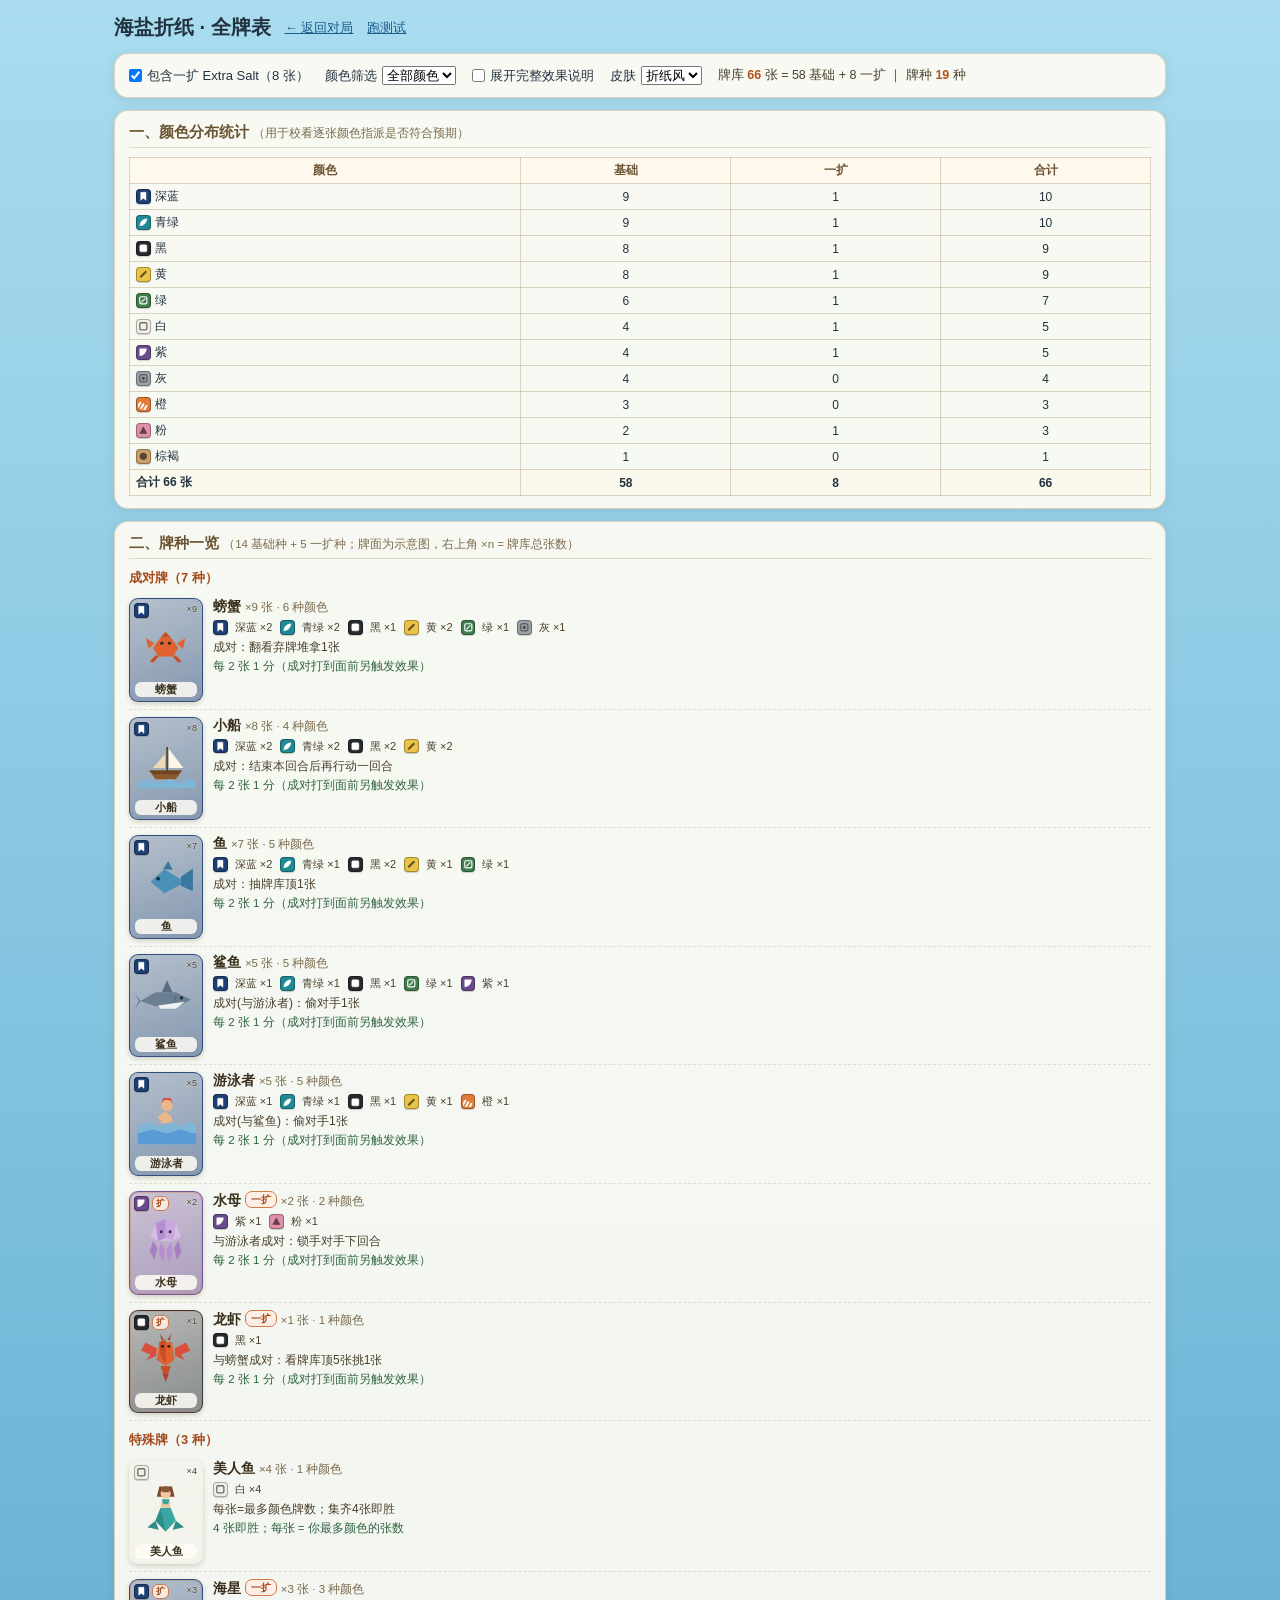
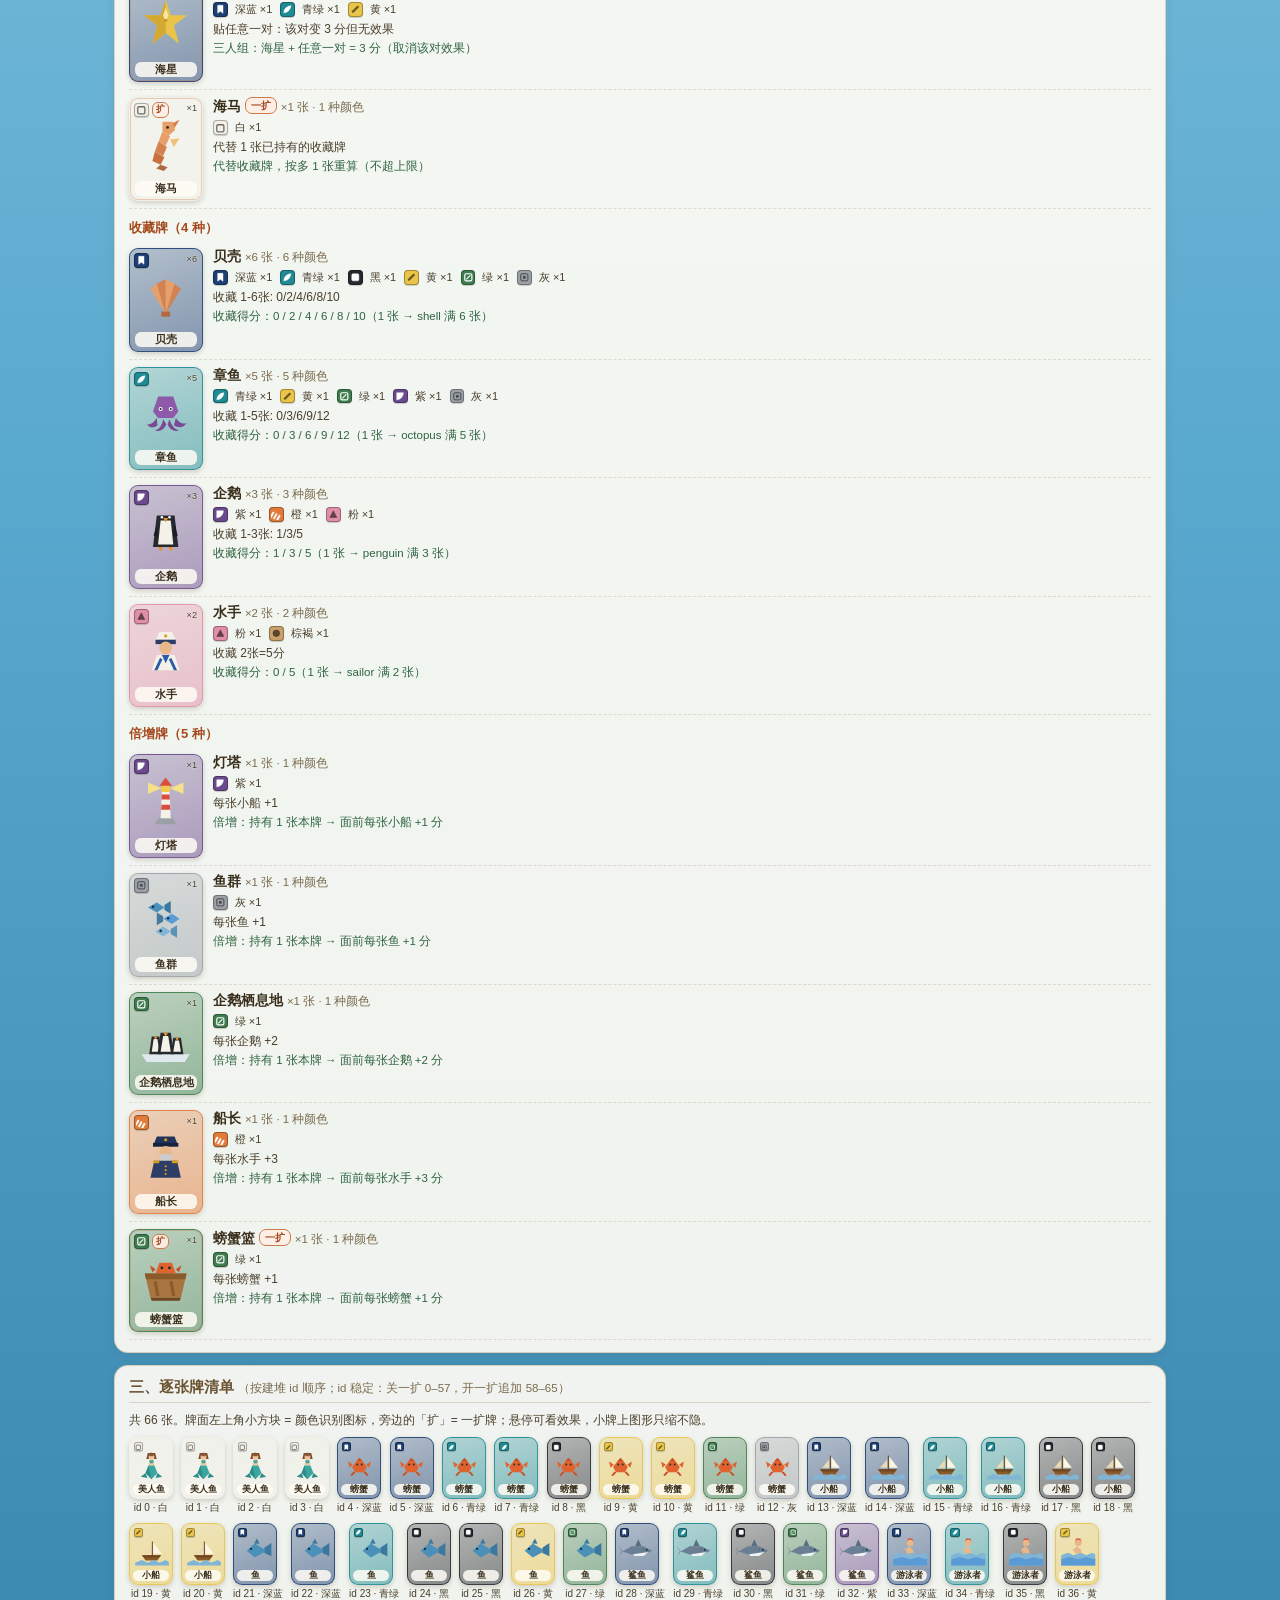
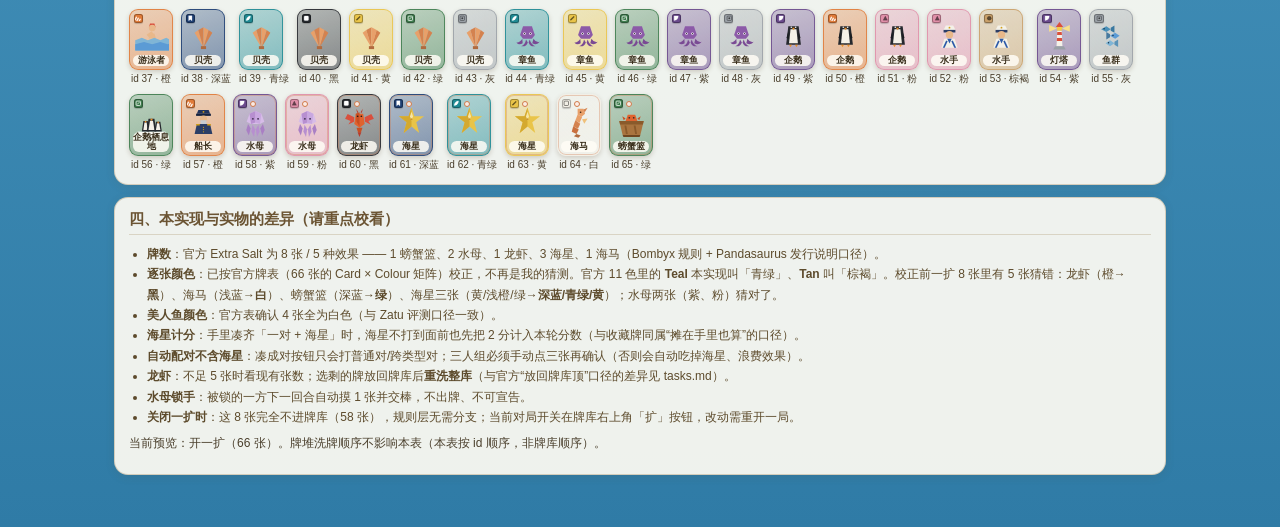
==== commit f5b61cd9: "feat: 新增乐高风卡面皮肤 + 开始页选皮肤（localStorage 持久化，牌表页可切换预览）" ====
--- a/cards.html
+++ b/cards.html
@@ -102,6 +102,9 @@
         <select id="cp-color"><option value="">全部颜色</option></select>
       </label>
       <label><input type="checkbox" id="cp-long"> 展开完整效果说明</label>
+      <label>皮肤
+        <select id="cp-skin"><option value="origami">折纸风</option><option value="lego">乐高风</option></select>
+      </label>
       <span class="cp-stat" id="cp-summary"></span>
     </div>
   </div>
@@ -180,6 +183,13 @@
       long: $('cp-long').checked,
     };
   }
+
+  // ---------- 控制：皮肤（与对局页共用 localStorage 里的同一个选择） ----------
+  $('cp-skin').value = UI.skin || 'origami';
+  $('cp-skin').addEventListener('change', function () {
+    UI.setSkin($('cp-skin').value); // setSkin 会记库+重绘；牌表页无对局状态，重绘在下面的 renderAllPanels
+    renderAllPanels();
+  });
 
   // ---------- 一、颜色统计 ----------
   function renderColors(st) {
--- a/css/style.css
+++ b/css/style.css
@@ -98,8 +98,8 @@
 #log {
   width: min(760px, 96%);
   flex: 1 1 auto;
-  min-height: 56px;
-  max-height: 200px; /* 中央区放大：多留几行历史 */
+  min-height: 24px;
+  max-height: 134px; /* 只显示最近 6 条（ui.js 已 slice(-6)）：约 6 行 20px + 上下内边距 */
   overflow-y: auto;
   font-size: 12.5px;
   color: #7a6a4d;
@@ -136,6 +136,8 @@
 #ai-hand { min-height: calc(var(--mini-w) * 1.4 + 8px); }
 /* 空行塌掉（#ai-hand:empty 特异性高于 #ai-hand，否则盖不住） */
 .hand-row:empty, .table-row:empty, #ai-hand:empty { min-height: 0; padding: 0; }
+/* 例外：玩家区的手牌行为开局保留一行占位高（开局 AI 先手、你还不手里没牌时），不至于整个玩家区塌得太窄；牌上手后自然被内容撑高 */
+#player-zone .hand-row:empty { min-height: calc(var(--hand-w) * 1.4 + 8px); padding: 4px 2px; }
 
 /* ---------- 按钮条 ---------- */
 #call-bar, #duo-bar {
@@ -217,6 +219,31 @@
 #overlay-card .ov-pile { margin: 8px 0; }
 #overlay-card .ov-pile-title { font-size: 12px; color: #8a744f; margin-bottom: 4px; }
 #overlay-card p.hint { font-size: 12px; color: #a08c60; margin: 6px 0; }
+
+/* ---------- 开始页（选皮肤 + 选牌库，全屏覆盖） ---------- */
+#start-page {
+  position: fixed; inset: 0; z-index: 40; /* 低于弹层 #overlay(50)：规则书/速查盖在开始页上 */
+  display: flex; align-items: center; justify-content: center;
+  background: radial-gradient(ellipse at 50% 30%, rgba(255, 250, 236, .96), rgba(238, 226, 198, .98));
+  overflow-y: auto;
+}
+#start-page.hidden { display: none; }
+.ss-inner { text-align: center; padding: 24px 16px; max-width: 640px; }
+.ss-title { font-size: 34px; color: #5d4b2c; letter-spacing: 6px; margin-bottom: 4px; }
+.ss-sub { font-size: 13px; color: #8a744f; margin-bottom: 22px; }
+.ss-skins { display: flex; gap: 16px; justify-content: center; flex-wrap: wrap; margin-bottom: 22px; }
+.ss-skin {
+  cursor: pointer; border-radius: 14px; padding: 14px 18px 10px;
+  background: rgba(255, 252, 243, .9); border: 2px solid rgba(150, 120, 70, .3);
+  transition: transform .1s, border-color .1s;
+}
+.ss-skin:hover { transform: translateY(-2px); }
+.ss-skin.on { border-color: #2f6340; box-shadow: 0 3px 12px rgba(60, 100, 60, .22); }
+.ss-skin-name { font-size: 14px; font-weight: bold; color: #3a2f1c; margin-top: 6px; }
+.ss-skin-note { font-size: 11.5px; color: #8a744f; margin-top: 2px; }
+.ss-btns { display: flex; gap: 12px; justify-content: center; flex-wrap: wrap; }
+.ss-btns .btn { min-width: 200px; }
+.ss-tip { font-size: 12px; color: #a08c60; margin-top: 16px; }
 
 /* 弃牌堆选择：亮出两堆顶牌辅助判断 */
 #overlay-card .discard-choices { display: flex; gap: 18px; justify-content: center; margin: 8px 0; }
--- a/css/cards.css
+++ b/css/cards.css
@@ -9,7 +9,7 @@
   overflow: visible;
 }
 
-.card svg.card-art { width: 78%; height: 62%; margin: 14% auto 0; display: block; }
+.card svg.card-art { width: 88%; height: 74%; margin: 9% auto 0; display: block; }
 .card svg { display: block; }
 
 /* 尺寸（宽×高按扑克比例 5:7）
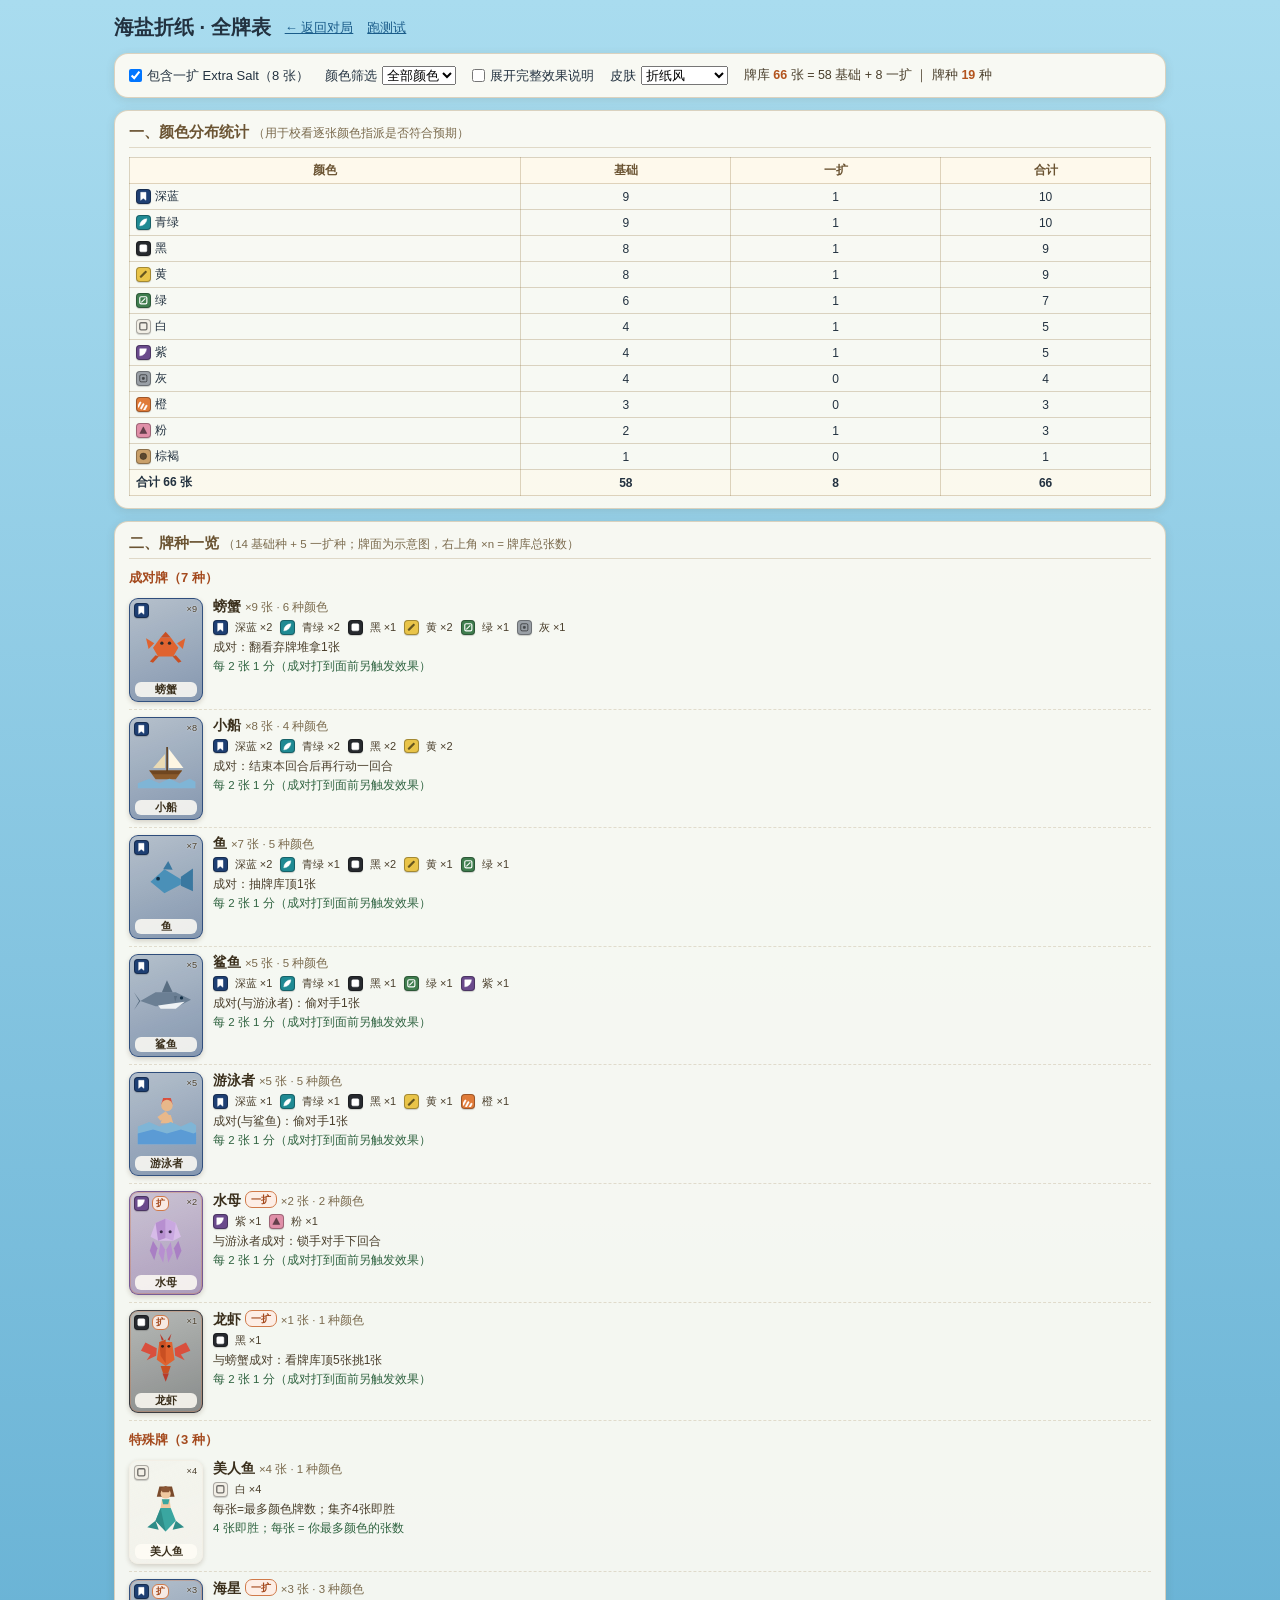
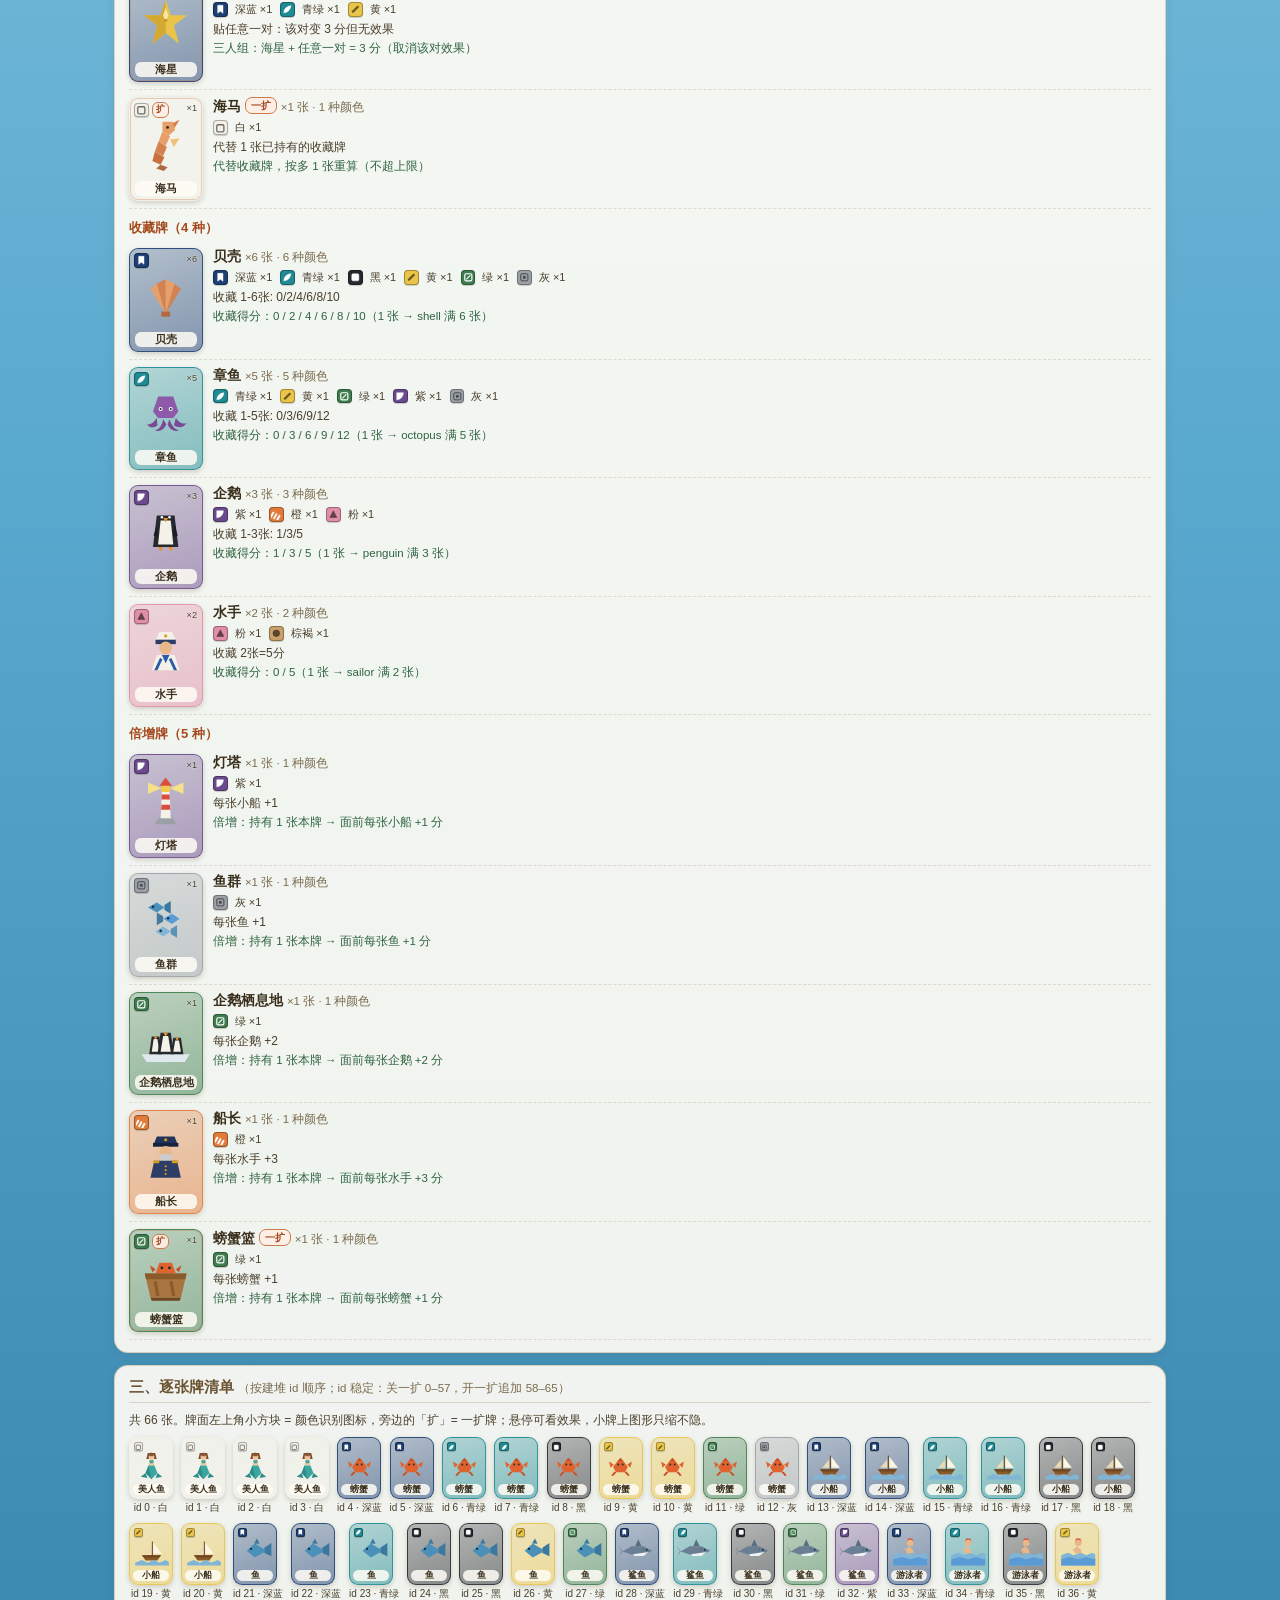
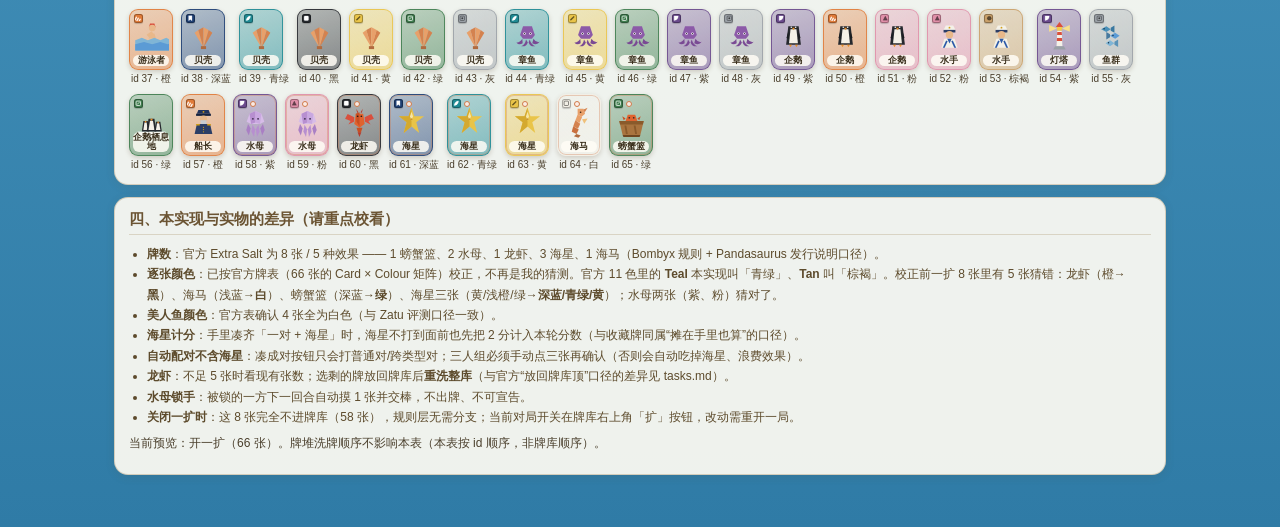
==== commit 2c0f9168: "皮肤: 用卡通贴纸风(粗描边+平涂)整组替换乐高风, 美人鱼采用C方案加胳膊" ====
--- a/cards.html
+++ b/cards.html
@@ -103,7 +103,7 @@
       </label>
       <label><input type="checkbox" id="cp-long"> 展开完整效果说明</label>
       <label>皮肤
-        <select id="cp-skin"><option value="origami">折纸风</option><option value="lego">乐高风</option></select>
+        <select id="cp-skin"><option value="origami">折纸风</option><option value="sticker">卡通贴纸风</option></select>
       </label>
       <span class="cp-stat" id="cp-summary"></span>
     </div>
--- a/css/style.css
+++ b/css/style.css
@@ -154,9 +154,9 @@
 
 .btn {
   font-family: inherit;
-  font-size: 13px;
-  padding: 6px 14px;
-  border-radius: 18px;
+  font-size: 12.5px;
+  padding: 5px 12px;
+  border-radius: 16px;
   border: 1px solid #b98d4f;
   background: linear-gradient(180deg, #fdf3dd, #f3e2bd);
   color: #5d4b2c;
@@ -366,15 +366,22 @@
   margin-top: 4px;
 }
 
-/* ---------- 牌库区右上角：悔棋 / 说明模式 / 规则书 / 规则速查 / 一扩 ---------- */
+/* ---------- 牌库区按钮：↶悔棋留在牌堆上方；! 规则书 / ? 速查 竖排在牌堆右侧 ---------- */
 .piles-block {
   display: flex;
+  flex-direction: row;
+  align-items: center; /* 右侧竖排按钮与牌堆组垂直居中对齐 */
+  gap: 10px;
+}
+.piles-main {
+  display: flex;
   flex-direction: column;
-  align-items: flex-end; /* 按钮行与牌堆组右边缘对齐 */
+  align-items: flex-end; /* 悔棋钮与牌堆组右边缘对齐 */
   gap: 6px;
 }
 #corner-btns { display: flex; gap: 8px; }
-#help-btn, #rules-btn, #undo-btn, #info-btn, #exp-btn {
+#side-btns { display: flex; flex-direction: column; gap: 8px; }
+#help-btn, #rules-btn, #undo-btn {
   width: 30px;
   height: 30px;
   border-radius: 50%;
@@ -391,27 +398,6 @@
   border-color: #5a9bd0;
   color: #1a5c8a;
 }
-#info-btn {
-  background: #f3eefb;
-  border-color: #8a6ab0;
-  color: #5a3d80;
-  font-style: italic;
-}
-#exp-btn {
-  background: #fdeee6;
-  border-color: #d07a4a;
-  color: #a44a1e;
-  font-size: 12px; /* 「扩」是汉字，30px 圆里得缩字号才不贴边 */
-}
-/*  toggle 类按钮（说明模式 / 一扩）的激活态：填充反色，一眼看出开着 */
-#corner-btns button.on {
-  background: #6b5433;
-  border-color: #4a3a20;
-  color: #fdf3dd;
-  box-shadow: inset 0 1px 3px rgba(0, 0, 0, .35);
-}
-#info-btn.on { background: #5a3d80; border-color: #3d2759; color: #f3eefb; }
-#exp-btn.on { background: #a44a1e; border-color: #7a3413; color: #fdeee6; }
 #undo-btn {
   background: #eef6ee;
   border-color: #6aa06a;
